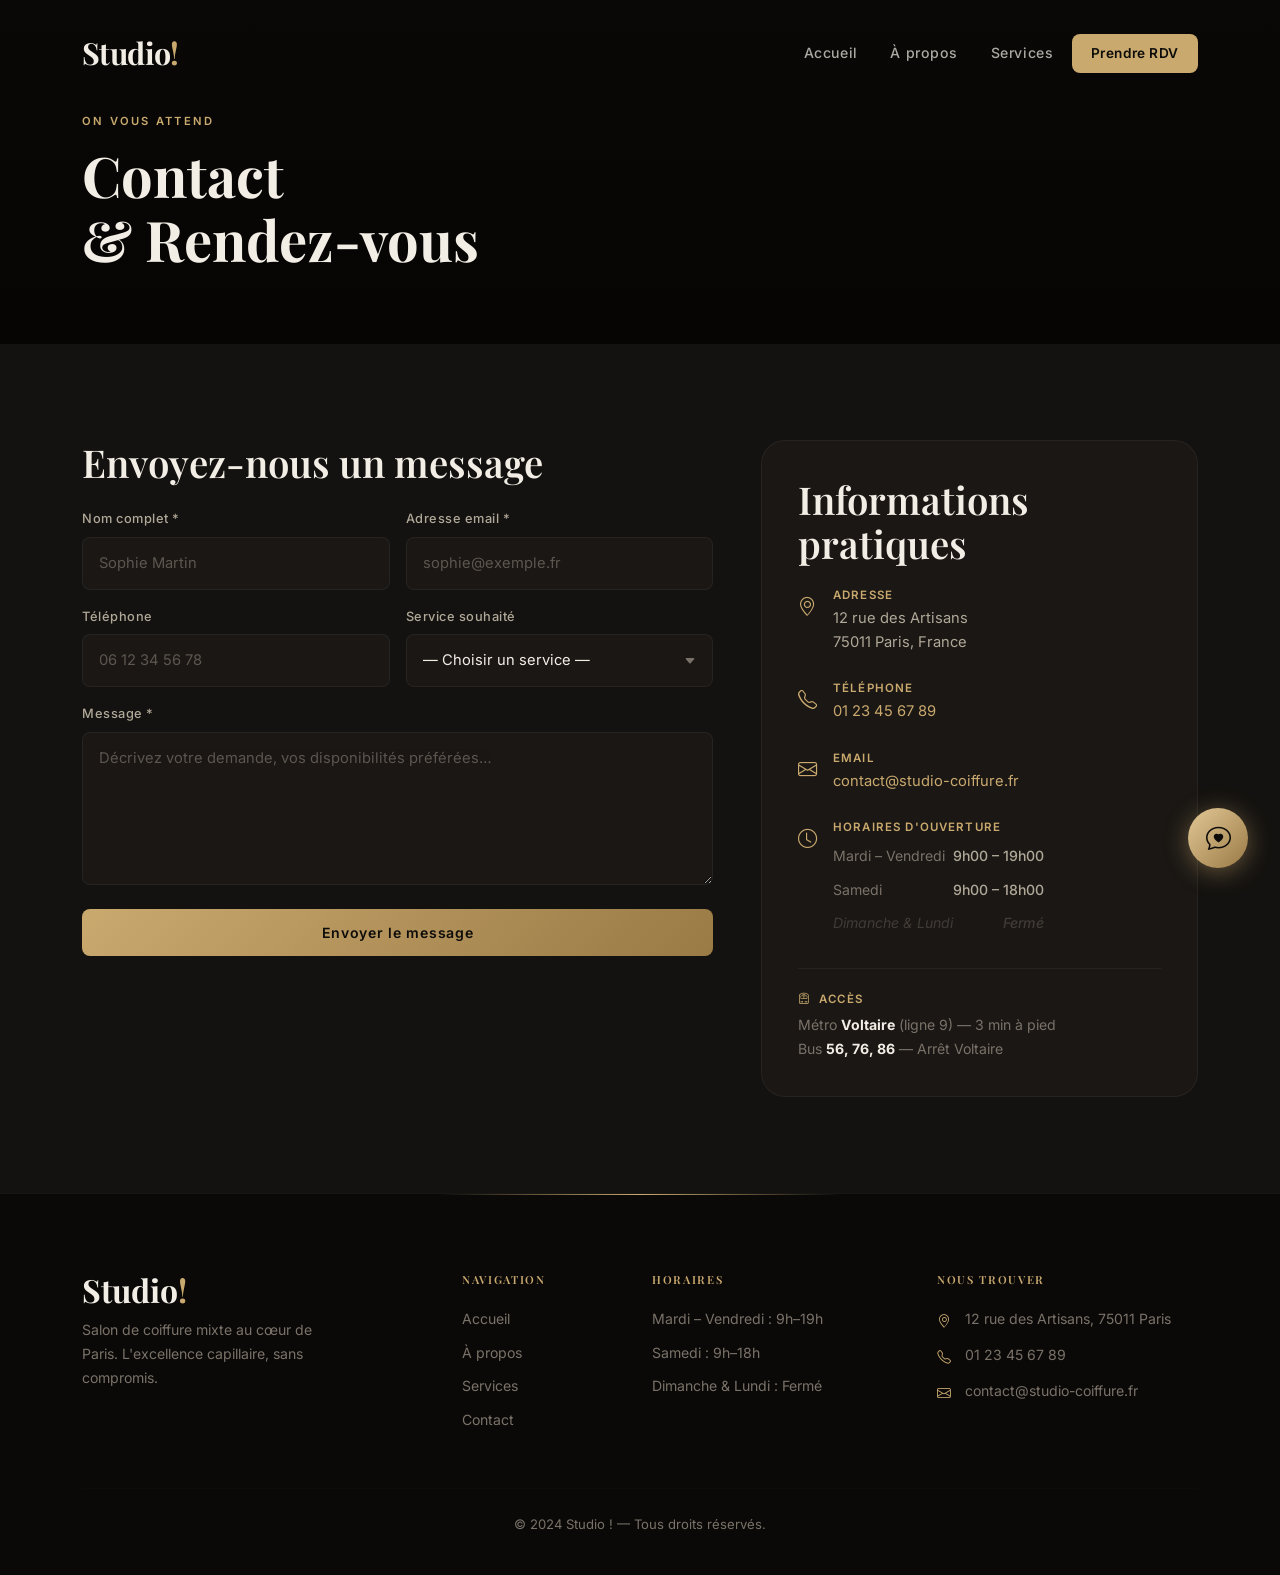
==== contact.html @ 6e67c306 "fist push by T-Bag" ====
<!DOCTYPE html>
<html lang="fr">
<head>
  <meta charset="UTF-8">
  <script>document.documentElement.classList.add('js')</script>
  <meta name="viewport" content="width=device-width, initial-scale=1">
  <meta name="description" content="Contactez Studio ! — Formulaire de contact et prise de rendez-vous.">
  <title>Contact &amp; RDV — Studio !</title>

  <link rel="stylesheet" href="fallback.css">
  <link href="https://cdn.jsdelivr.net/npm/bootstrap@5.3.3/dist/css/bootstrap.min.css" rel="stylesheet">
  <link href="https://cdn.jsdelivr.net/npm/bootstrap-icons@1.11.3/font/bootstrap-icons.min.css" rel="stylesheet">
  <link rel="preconnect" href="https://fonts.googleapis.com">
  <link rel="preconnect" href="https://fonts.gstatic.com" crossorigin>
  <link href="https://fonts.googleapis.com/css2?family=Playfair+Display:wght@400;600;700&family=Inter:wght@300;400;500;600&display=swap" rel="stylesheet">
    <!-- Dark mode garanti avant Bootstrap -->
  <style>html,body{background-color:#0D0C0A;color:#F2EDE5}</style>
  <link rel="stylesheet" href="style.css">
</head>
<body>

  <!-- NAVBAR -->
  <nav class="navbar navbar-expand-lg fixed-top" id="mainNav">
    <div class="container">
      <a class="navbar-brand" href="index.html">Studio<span class="accent">!</span></a>
      <button class="navbar-toggler" type="button" data-bs-toggle="collapse"
              data-bs-target="#navbarNav" aria-controls="navbarNav"
              aria-expanded="false" aria-label="Ouvrir le menu">
        <span class="navbar-toggler-icon"></span>
      </button>
      <div class="collapse navbar-collapse" id="navbarNav">
        <ul class="navbar-nav ms-auto align-items-lg-center gap-lg-1">
          <li class="nav-item"><a class="nav-link" href="index.html">Accueil</a></li>
          <li class="nav-item"><a class="nav-link" href="about.html">À propos</a></li>
          <li class="nav-item"><a class="nav-link" href="services.html">Services</a></li>
          <li class="nav-item"><a class="nav-link btn-nav" aria-current="page" href="contact.html">Prendre RDV</a></li>
        </ul>
      </div>
    </div>
  </nav>

  <!-- PAGE HERO -->
  <section class="page-hero page-hero--short">
    <img src="https://images.unsplash.com/photo-1519500528352-2d1460418d41?w=1400&q=80" alt="" class="page-hero-bg" aria-hidden="true" loading="eager">
    <div class="page-hero-overlay"></div>
    <div class="container page-hero-content">
      <p class="page-hero-eyebrow reveal">On vous attend</p>
      <h1 class="page-hero-title reveal">Contact<br>&amp; Rendez-vous</h1>
    </div>
  </section>

  <!-- ========================================================
       SECTION — FORMULAIRE + INFOS
  ======================================================== -->
  <section class="section-contact">
    <div class="container">
      <div class="row g-5 align-items-start">

        <!-- Formulaire -->
        <div class="col-lg-7 reveal">
          <h2 class="section-title mb-4">Envoyez-nous un message</h2>

          <!-- Alerte succès (cachée par défaut, affichée par JS) -->
          <div id="form-success" class="alert-success-custom hidden" role="status" aria-live="polite">
            <i class="bi bi-check-circle me-2"></i>
            <span data-msg>Message prêt ! Nous vous répondrons dans les plus brefs délais.</span>
          </div>

          <!-- Formulaire de contact -->
          <form id="contactForm" novalidate>

            <div class="row g-3">

              <!-- Nom -->
              <div class="col-md-6">
                <label for="inputNom" class="form-label-custom">Nom complet *</label>
                <input type="text" id="inputNom" name="nom"
                       class="form-input-custom"
                       placeholder="Sophie Martin"
                       required>
                <span class="field-error" id="error-nom">Veuillez entrer votre nom.</span>
              </div>

              <!-- Email -->
              <div class="col-md-6">
                <label for="inputEmail" class="form-label-custom">Adresse email *</label>
                <input type="email" id="inputEmail" name="email"
                       class="form-input-custom"
                       placeholder="sophie@exemple.fr"
                       required>
                <span class="field-error" id="error-email">Veuillez entrer un email valide.</span>
              </div>

              <!-- Téléphone -->
              <div class="col-md-6">
                <label for="inputTel" class="form-label-custom">Téléphone</label>
                <input type="tel" id="inputTel" name="telephone"
                       class="form-input-custom"
                       placeholder="06 12 34 56 78">
              </div>

              <!-- Service souhaité -->
              <div class="col-md-6">
                <label for="inputService" class="form-label-custom">Service souhaité</label>
                <select id="inputService" name="service" class="form-input-custom form-select-custom">
                  <option value="">— Choisir un service —</option>
                  <option value="coupe-femme">Coupe Femme (35€)</option>
                  <option value="coupe-homme">Coupe Homme (20€)</option>
                  <option value="balayage">Balayage (dès 70€)</option>
                  <option value="coloration">Coloration pleine (dès 55€)</option>
                  <option value="keratine">Kératine (90€)</option>
                  <option value="chignon">Chignon de soirée (55€)</option>
                  <option value="soin">Soin profond (30€)</option>
                  <option value="autre">Autre / Renseignement</option>
                </select>
              </div>

              <!-- Message -->
              <div class="col-12">
                <label for="inputMessage" class="form-label-custom">Message *</label>
                <textarea id="inputMessage" name="message"
                          class="form-input-custom form-textarea-custom"
                          rows="5"
                          placeholder="Décrivez votre demande, vos disponibilités préférées…"
                          required></textarea>
                <span class="field-error" id="error-message">Veuillez écrire un message.</span>
              </div>

              <!-- Submit -->
              <div class="col-12">
                <button type="submit" class="btn btn-accent btn-lg w-100" id="submitBtn">
                  <span class="btn-text">Envoyer le message</span>
                  <span class="btn-loading hidden">
                    <i class="bi bi-arrow-repeat spin me-2"></i>Envoi en cours…
                  </span>
                </button>
              </div>

            </div>
          </form>
        </div>

        <!-- Informations pratiques -->
        <div class="col-lg-5 reveal">
          <div class="contact-info-block">

            <h2 class="section-title mb-4">Informations pratiques</h2>

            <div class="contact-info-item">
              <div class="contact-info-icon"><i class="bi bi-geo-alt"></i></div>
              <div>
                <h5>Adresse</h5>
                <p>12 rue des Artisans<br>75011 Paris, France</p>
              </div>
            </div>

            <div class="contact-info-item">
              <div class="contact-info-icon"><i class="bi bi-telephone"></i></div>
              <div>
                <h5>Téléphone</h5>
                <p><a href="tel:0123456789">01 23 45 67 89</a></p>
              </div>
            </div>

            <div class="contact-info-item">
              <div class="contact-info-icon"><i class="bi bi-envelope"></i></div>
              <div>
                <h5>Email</h5>
                <p><a href="mailto:contact@studio-coiffure.fr">contact@studio-coiffure.fr</a></p>
              </div>
            </div>

            <div class="contact-info-item">
              <div class="contact-info-icon"><i class="bi bi-clock"></i></div>
              <div>
                <h5>Horaires d'ouverture</h5>
                <table class="hours-table">
                  <tr><td>Mardi – Vendredi</td><td>9h00 – 19h00</td></tr>
                  <tr><td>Samedi</td><td>9h00 – 18h00</td></tr>
                  <tr class="closed"><td>Dimanche &amp; Lundi</td><td>Fermé</td></tr>
                </table>
              </div>
            </div>

            <!-- Accès -->
            <div class="contact-access">
              <h5><i class="bi bi-train-front me-2"></i>Accès</h5>
              <p>Métro <strong>Voltaire</strong> (ligne 9) — 3 min à pied<br>
                 Bus <strong>56, 76, 86</strong> — Arrêt Voltaire</p>
            </div>

          </div>
        </div>

      </div>
    </div>
  </section>

  <!-- FOOTER -->
  <footer class="site-footer">
    <div class="container">
      <div class="row g-4">
        <div class="col-md-4">
          <p class="footer-brand">Studio<span class="accent">!</span></p>
          <p class="footer-desc">Salon de coiffure mixte au cœur de Paris. L'excellence capillaire, sans compromis.</p>
        </div>
        <div class="col-md-2 col-6">
          <h5 class="footer-heading">Navigation</h5>
          <ul class="footer-links">
            <li><a href="index.html">Accueil</a></li>
            <li><a href="about.html">À propos</a></li>
            <li><a href="services.html">Services</a></li>
            <li><a href="contact.html">Contact</a></li>
          </ul>
        </div>
        <div class="col-md-3 col-6">
          <h5 class="footer-heading">Horaires</h5>
          <ul class="footer-links">
            <li>Mardi – Vendredi : 9h–19h</li>
            <li>Samedi : 9h–18h</li>
            <li>Dimanche &amp; Lundi : Fermé</li>
          </ul>
        </div>
        <div class="col-md-3">
          <h5 class="footer-heading">Nous trouver</h5>
          <ul class="footer-links">
            <li><i class="bi bi-geo-alt me-2"></i>12 rue des Artisans, 75011 Paris</li>
            <li><i class="bi bi-telephone me-2"></i>01 23 45 67 89</li>
            <li><i class="bi bi-envelope me-2"></i>contact@studio-coiffure.fr</li>
          </ul>
        </div>
      </div>
      <hr class="footer-divider">
      <div class="footer-bottom">
        <p>&copy; 2024 Studio ! — Tous droits réservés.</p>
      </div>
    </div>
  </footer>

  <!-- CHATBOT -->
  <div id="chat-toggle" class="chat-fab" title="Parler à Léa">
    <i class="bi bi-chat-heart"></i>
  </div>
  <div id="chat-window" class="chat-window hidden">
    <div class="chat-header">
      <div class="chat-header-info">
        <div class="chat-avatar">L</div>
        <div>
          <strong>Léa</strong>
          <span class="chat-status">Assistante Studio !</span>
        </div>
      </div>
      <button id="chat-close" class="chat-close-btn" aria-label="Fermer">
        <i class="bi bi-x-lg"></i>
      </button>
    </div>
    <div id="chat-messages" class="chat-messages"></div>
    <div class="chat-input-area">
      <input type="text" id="chat-input" placeholder="Posez votre question..." autocomplete="off">
      <button id="chat-send" aria-label="Envoyer"><i class="bi bi-send"></i></button>
    </div>
  </div>

  <script src="https://cdn.jsdelivr.net/npm/bootstrap@5.3.3/dist/js/bootstrap.bundle.min.js"></script>
  <script src="script.js"></script>
</body>
</html>
---- fallback.css ----
/* ============================================================
   STUDIO ! — Couche de secours "Bootstrap-lite"
   Chargée AVANT Bootstrap : si le CDN est bloqué / hors-ligne,
   la grille, la navbar et le carrousel fonctionnent quand même.
   Si Bootstrap se charge, il prend simplement le dessus.
   ============================================================ */
:root { --bs-gutter-x: 1.5rem; --bs-gutter-y: 0; }

/* Conteneur */
.container { width: 100%; margin-right: auto; margin-left: auto;
  padding-right: calc(var(--bs-gutter-x) * .5); padding-left: calc(var(--bs-gutter-x) * .5); }
@media (min-width: 576px)  { .container { max-width: 540px; } }
@media (min-width: 768px)  { .container { max-width: 720px; } }
@media (min-width: 992px)  { .container { max-width: 960px; } }
@media (min-width: 1200px) { .container { max-width: 1140px; } }
@media (min-width: 1400px) { .container { max-width: 1320px; } }

/* Grille */
.row { display: flex; flex-wrap: wrap;
  margin-top: calc(-1 * var(--bs-gutter-y));
  margin-right: calc(-.5 * var(--bs-gutter-x)); margin-left: calc(-.5 * var(--bs-gutter-x)); }
.row > * { flex-shrink: 0; width: 100%; max-width: 100%;
  padding-right: calc(var(--bs-gutter-x) * .5); padding-left: calc(var(--bs-gutter-x) * .5);
  margin-top: var(--bs-gutter-y); }
.g-0 { --bs-gutter-x: 0; --bs-gutter-y: 0; }
.g-3 { --bs-gutter-x: 1rem; --bs-gutter-y: 1rem; }
.g-4 { --bs-gutter-x: 1.5rem; --bs-gutter-y: 1.5rem; }
.g-5 { --bs-gutter-x: 3rem; --bs-gutter-y: 3rem; }
.col-12 { flex: 0 0 auto; width: 100%; }
.col-6  { flex: 0 0 auto; width: 50%; }
@media (min-width: 576px) { .col-sm-6 { flex: 0 0 auto; width: 50%; } }
@media (min-width: 768px) {
  .col-md-2 { flex: 0 0 auto; width: 16.66666667%; }
  .col-md-3 { flex: 0 0 auto; width: 25%; }
  .col-md-4 { flex: 0 0 auto; width: 33.33333333%; }
  .col-md-6 { flex: 0 0 auto; width: 50%; }
}
@media (min-width: 992px) {
  .col-lg-3 { flex: 0 0 auto; width: 25%; }
  .col-lg-4 { flex: 0 0 auto; width: 33.33333333%; }
  .col-lg-5 { flex: 0 0 auto; width: 41.66666667%; }
  .col-lg-6 { flex: 0 0 auto; width: 50%; }
  .col-lg-7 { flex: 0 0 auto; width: 58.33333333%; }
}
@media (min-width: 1200px) { .col-xl-6 { flex: 0 0 auto; width: 50%; } }

/* Utilitaires */
.d-block { display: block !important; }
.w-100 { width: 100% !important; }
.text-center { text-align: center !important; }
.img-fluid { max-width: 100%; height: auto; }
.align-items-center { align-items: center !important; }
.align-items-start { align-items: flex-start !important; }
.justify-content-center { justify-content: center !important; }
.mt-2 { margin-top: .5rem !important; } .mt-3 { margin-top: 1rem !important; }
.mt-4 { margin-top: 1.5rem !important; } .mt-5 { margin-top: 3rem !important; }
.mb-3 { margin-bottom: 1rem !important; } .mb-4 { margin-bottom: 1.5rem !important; }
.me-2 { margin-right: .5rem !important; } .ms-3 { margin-left: 1rem !important; }
.ms-auto { margin-left: auto !important; }
@media (min-width: 992px) {
  .align-items-lg-center { align-items: center !important; }
  .ms-lg-2 { margin-left: .5rem !important; }
  .gap-lg-1 { gap: .25rem !important; } .gap-lg-2 { gap: .5rem !important; }
}

/* Boutons / formulaires / divers */
.btn { display: inline-block; padding: .375rem .75rem; font-size: 1rem; line-height: 1.5;
  text-align: center; text-decoration: none; vertical-align: middle; cursor: pointer;
  user-select: none; border: 1px solid transparent; background: transparent; }
.btn-lg { padding: .5rem 1rem; font-size: 1.25rem; }
.btn-sm { padding: .25rem .5rem; font-size: .875rem; }
button, input, select, textarea { font-family: inherit; font-size: inherit; line-height: inherit; }
hr { border: 0; border-top: 1px solid; height: 0; }
.fixed-top { position: fixed; top: 0; right: 0; left: 0; z-index: 1030; }

/* Navbar */
.navbar { position: relative; display: flex; flex-wrap: wrap; align-items: center;
  justify-content: space-between; padding: .5rem 0; }
.navbar > .container { display: flex; flex-wrap: inherit; align-items: center; justify-content: space-between; }
.navbar-brand { display: inline-block; margin-right: 1rem; white-space: nowrap; text-decoration: none; }
.navbar-nav { display: flex; flex-direction: column; margin: 0; padding: 0; list-style: none; }
.nav-link { display: block; text-decoration: none; }
.navbar-toggler { background: transparent; cursor: pointer; line-height: 1; }
.navbar-toggler-icon { display: inline-block; width: 1.5em; height: 1.5em; vertical-align: middle;
  background-repeat: no-repeat; background-position: center; background-size: 100%; }
.navbar-collapse { flex-basis: 100%; flex-grow: 1; align-items: center; }
.collapse:not(.show) { display: none; }
@media (min-width: 992px) {
  .navbar-expand-lg { flex-wrap: nowrap; justify-content: flex-start; }
  .navbar-expand-lg .navbar-nav { flex-direction: row; }
  .navbar-expand-lg .navbar-toggler { display: none; }
  .navbar-expand-lg .navbar-collapse { display: flex !important; flex-basis: auto; }
}

/* Carrousel */
.carousel { position: relative; }
.carousel-inner { position: relative; width: 100%; overflow: hidden; }
.carousel-item { display: none; position: relative; width: 100%; }
.carousel-item.active { display: block; }
.no-bs .carousel-item.active { animation: fallbackFade .6s ease both; }
@keyframes fallbackFade { from { opacity: 0; } to { opacity: 1; } }
.carousel-control-prev, .carousel-control-next { position: absolute; top: 0; bottom: 0; z-index: 2;
  display: flex; align-items: center; justify-content: center; width: 15%; padding: 0;
  color: #fff; background: none; border: 0; opacity: .6; cursor: pointer; }
.carousel-control-prev:hover, .carousel-control-next:hover { opacity: 1; }
.carousel-control-prev { left: 0; } .carousel-control-next { right: 0; }
.carousel-control-prev-icon, .carousel-control-next-icon { display: inline-block; width: 2rem; height: 2rem;
  background: no-repeat 50% / 100% 100%; }
.carousel-control-prev-icon { background-image: url("data:image/svg+xml,%3csvg xmlns='http://www.w3.org/2000/svg' viewBox='0 0 16 16' fill='%23fff'%3e%3cpath d='M11.354 1.646a.5.5 0 0 1 0 .708L5.707 8l5.647 5.646a.5.5 0 0 1-.708.708l-6-6a.5.5 0 0 1 0-.708l6-6a.5.5 0 0 1 .708 0z'/%3e%3c/svg%3e"); }
.carousel-control-next-icon { background-image: url("data:image/svg+xml,%3csvg xmlns='http://www.w3.org/2000/svg' viewBox='0 0 16 16' fill='%23fff'%3e%3cpath d='M4.646 1.646a.5.5 0 0 1 .708 0l6 6a.5.5 0 0 1 0 .708l-6 6a.5.5 0 0 1-.708-.708L10.293 8 4.646 2.354a.5.5 0 0 1 0-.708z'/%3e%3c/svg%3e"); }
.carousel-indicators { position: absolute; right: 0; bottom: 0; left: 0; z-index: 3; display: flex;
  justify-content: center; margin: 0 15% 1rem; padding: 0; list-style: none; }
.carousel-indicators [data-bs-target] { flex: 0 1 auto; width: 30px; height: 3px; margin: 0 3px;
  padding: 0; cursor: pointer; background: #fff; border: 0; opacity: .5; }
.carousel-indicators .active { opacity: 1; }
---- style.css ----
/* ============================================================
   STUDIO ! — Feuille de style principale v3.0 — Redesign premium
   ============================================================ */

/* ============================================================
   1. VARIABLES CSS
   ============================================================ */
:root {
  --bg:          #0D0C0A;
  --bg-2:        #141210;
  --surface:     #1A1714;
  --surface-2:   #221F1B;
  --surface-3:   #2A2621;
  --gold:        #C9A96E;
  --gold-light:  #E2C896;
  --gold-dark:   #9A7A45;
  --gold-glow:   rgba(201, 169, 110, 0.18);
  --gold-subtle: rgba(201, 169, 110, 0.08);
  --text:        #F2EDE5;
  --text-muted:  #7A7268;
  --text-soft:   #B0A898;
  --border:      rgba(201, 169, 110, 0.15);
  --border-soft: rgba(255,255,255,0.05);
  --error:       #D95F5F;
  --success:     #5BAF82;

  --font-display: 'Playfair Display', Georgia, serif;
  --font-body:    'Inter', system-ui, sans-serif;

  --ease:        cubic-bezier(0.25, 0.1, 0.25, 1);
  --ease-out:    cubic-bezier(0, 0, 0.3, 1);
  --t:           0.3s;
  --r:           8px;
  --r-lg:        16px;
  --r-xl:        24px;
  --shadow-sm:   0 2px 12px rgba(0,0,0,0.3);
  --shadow:      0 8px 40px rgba(0,0,0,0.5);
  --shadow-gold: 0 4px 24px rgba(201, 169, 110, 0.25);
}

/* ============================================================
   2. RESET & BASE
   ============================================================ */
*, *::before, *::after { box-sizing: border-box; margin: 0; padding: 0; }
html { scroll-behavior: smooth; font-size: 16px; background-color: #0D0C0A; overflow-x: hidden; -webkit-text-size-adjust: 100%; text-size-adjust: 100%; }

body {
  background-color: #0D0C0A !important;
  background-color: var(--bg) !important;
  color: #F2EDE5 !important;
  color: var(--text) !important;
  font-family: var(--font-body);
  line-height: 1.7;
  overflow-x: hidden;
  -webkit-font-smoothing: antialiased;
}

/* Forcer le dark sur tous les containers Bootstrap */
.container, .container-fluid, .row, section, footer, nav {
  background-color: transparent;
}

/* Marges de base identiques avec ou sans Bootstrap */
p { margin-bottom: 1rem; }
h1, h2, h3, h4, h5, h6 { margin-bottom: 0.5rem; }
ul, ol { padding-left: 2rem; }
body { overflow-wrap: break-word; }
:focus-visible { outline: 2px solid var(--gold); outline-offset: 3px; }

/* Bootstrap overrides */
.text-muted { color: var(--text-muted) !important; }
p { color: inherit; }
strong { color: var(--text); }

img, svg, video { max-width: 100%; }
img { display: block; }
a { color: var(--gold); text-decoration: none; transition: color var(--t) var(--ease); }
a:hover { color: var(--gold-light); }

h1, h2, h3, h4, h5 {
  font-family: var(--font-display);
  font-weight: 600;
  line-height: 1.15;
  color: var(--text);
}

/* ============================================================
   3. NAVBAR
   ============================================================ */
#mainNav {
  position: fixed;
  top: 0; left: 0; right: 0;
  z-index: 900;
  padding: 1.4rem 0;
  transition: all 0.4s var(--ease);
  background: transparent;
}

#mainNav.scrolled {
  background: rgba(13, 12, 10, 0.92);
  padding: 0.8rem 0;
  backdrop-filter: blur(20px);
  -webkit-backdrop-filter: blur(20px);
  border-bottom: 1px solid var(--border);
}

.navbar-brand {
  font-family: var(--font-display);
  font-size: 1.9rem;
  font-weight: 700;
  color: var(--text) !important;
  letter-spacing: -0.02em;
}
.navbar-brand .accent { color: var(--gold); }

.navbar-toggler {
  border: 1px solid var(--border);
  padding: 0.45rem 0.65rem;
  border-radius: var(--r);
}
.navbar-toggler-icon {
  background-image: url("data:image/svg+xml,%3csvg xmlns='http://www.w3.org/2000/svg' viewBox='0 0 30 30'%3e%3cpath stroke='rgba%28242,237,229,0.9%29' stroke-linecap='round' stroke-miterlimit='10' stroke-width='2' d='M4 7h22M4 15h22M4 23h22'/%3e%3c/svg%3e");
}

.nav-link {
  font-size: 0.88rem;
  font-weight: 500;
  color: rgba(242, 237, 229, 0.7) !important;
  letter-spacing: 0.04em;
  padding: 0.4rem 0.9rem !important;
  transition: color var(--t);
  position: relative;
}
.nav-link::after {
  content: '';
  position: absolute;
  bottom: 0; left: 0.9rem; right: 0.9rem;
  height: 1px;
  background: var(--gold);
  transform: scaleX(0);
  transition: transform var(--t) var(--ease);
  transform-origin: left;
}
.nav-link:hover::after, .nav-link.active::after { transform: scaleX(1); }
.nav-link:hover, .nav-link.active { color: var(--text) !important; }

.btn-nav {
  background: var(--gold) !important;
  color: #0D0C0A !important;
  border-radius: var(--r) !important;
  padding: 0.5rem 1.2rem !important;
  font-weight: 600 !important;
  font-size: 0.85rem !important;
  letter-spacing: 0.04em !important;
  transition: all var(--t) !important;
}
.btn-nav::after { display: none !important; }
.nav-link.btn-nav, .nav-link.btn-nav.active, .nav-link.btn-nav:hover { color: #0D0C0A !important; }
.btn-nav:hover {
  background: var(--gold-light) !important;
  transform: translateY(-1px);
  box-shadow: var(--shadow-gold) !important;
}

@media (max-width: 991px) {
  .navbar-collapse {
    background: rgba(13, 12, 10, 0.97);
    margin-top: 1rem;
    padding: 1.2rem;
    border-radius: var(--r-lg);
    border: 1px solid var(--border);
    backdrop-filter: blur(20px);
  }
}

/* ============================================================
   4. HERO — IMAGE EN <img> POUR ÉVITER LE BLOCAGE file://
   ============================================================ */
.hero {
  position: relative;
  min-height: 100vh;
  min-height: 100svh;
  display: flex;
  align-items: center;
  overflow: hidden;
}

/* Image de fond via <img> absolu (charge en local ET sur serveur) */
.hero-bg {
  position: absolute;
  inset: 0;
  width: 100%;
  height: 100%;
  object-fit: cover;
  object-position: center top;
  z-index: 0;
  transform: scale(1.04);
  transition: transform 8s ease-out;
}
.hero:hover .hero-bg { transform: scale(1); }

/* Overlay multicouche */
.hero-overlay {
  position: absolute;
  inset: 0;
  z-index: 1;
  background:
    linear-gradient(to right, rgba(5,4,3,0.90) 0%, rgba(5,4,3,0.55) 55%, rgba(5,4,3,0.15) 100%),
    linear-gradient(to top, rgba(5,4,3,0.6) 0%, transparent 50%);
}

/* Grain subtil */
.hero-overlay::after {
  content: '';
  position: absolute;
  inset: 0;
  background-image: url("data:image/svg+xml,%3Csvg viewBox='0 0 256 256' xmlns='http://www.w3.org/2000/svg'%3E%3Cfilter id='n'%3E%3CfeTurbulence type='fractalNoise' baseFrequency='0.9' numOctaves='4' stitchTiles='stitch'/%3E%3C/filter%3E%3Crect width='100%25' height='100%25' filter='url(%23n)' opacity='0.03'/%3E%3C/svg%3E");
  opacity: 0.4;
  pointer-events: none;
}

.hero-content {
  position: relative;
  z-index: 2;
  padding-top: 8rem;
  padding-bottom: 5rem;
}

/* Ligne décorative */
.hero-line {
  display: flex;
  align-items: center;
  gap: 0.75rem;
  margin-bottom: 1.5rem;
}
.hero-line-bar {
  width: 32px;
  height: 1px;
  background: var(--gold);
  flex-shrink: 0;
}
.hero-eyebrow {
  font-size: 0.72rem;
  font-weight: 600;
  letter-spacing: 0.22em;
  color: var(--gold);
  text-transform: uppercase;
}

.hero-title {
  font-family: var(--font-display);
  font-size: clamp(3rem, 6.5vw, 5.5rem);
  font-weight: 700;
  line-height: 1.05;
  margin-bottom: 1.75rem;
  color: var(--text);
  /* Léger dégradé sur le texte */
  background: linear-gradient(135deg, #FFFFFF 0%, var(--gold-light) 60%, var(--gold) 100%);
}
@supports ((-webkit-background-clip: text) or (background-clip: text)) {
  .hero-title {
    -webkit-background-clip: text; background-clip: text;
    -webkit-text-fill-color: transparent;
  }
}

.hero-subtitle {
  font-size: 1.05rem;
  color: rgba(242, 237, 229, 0.65);
  max-width: 430px;
  margin-bottom: 2.75rem;
  line-height: 1.85;
  font-weight: 300;
}

.hero-actions {
  display: flex;
  flex-wrap: wrap;
  gap: 1rem;
  align-items: center;
}

/* Badges de confiance */
.hero-trust {
  margin-top: 3.5rem;
  display: flex;
  gap: 2rem;
  flex-wrap: wrap;
}
.hero-trust-item {
  display: flex;
  align-items: center;
  gap: 0.5rem;
  color: rgba(242, 237, 229, 0.45);
  font-size: 0.8rem;
  letter-spacing: 0.05em;
}
.hero-trust-item i { color: var(--gold); font-size: 0.9rem; }

/* Scroll indicator */
.scroll-indicator {
  position: absolute;
  bottom: 2.5rem;
  left: 50%;
  transform: translateX(-50%);
  z-index: 2;
  display: flex;
  flex-direction: column;
  align-items: center;
  gap: 0.4rem;
  color: rgba(242, 237, 229, 0.3);
  font-size: 0.7rem;
  letter-spacing: 0.1em;
  text-transform: uppercase;
}
.scroll-indicator i {
  font-size: 1.2rem;
  color: var(--gold);
  animation: scrollBounce 2.5s infinite var(--ease);
}
@keyframes scrollBounce {
  0%, 100% { transform: translateY(0); opacity: 0.6; }
  50%       { transform: translateY(6px); opacity: 1; }
}

/* ============================================================
   5. PAGE HERO (pages intérieures)
   ============================================================ */
.page-hero {
  position: relative;
  padding-top: 7rem;
  padding-bottom: 4rem;
  min-height: 38vh;
  overflow: hidden;
  display: flex;
  align-items: flex-end;
}
.page-hero-bg {
  position: absolute;
  inset: 0;
  width: 100%; height: 100%;
  object-fit: cover;
  object-position: center;
  z-index: 0;
}
.page-hero-overlay {
  position: absolute;
  inset: 0;
  z-index: 1;
  background: linear-gradient(to top, rgba(5,4,3,0.92) 0%, rgba(5,4,3,0.5) 100%);
}
.page-hero-content { position: relative; z-index: 2; }
.page-hero-eyebrow {
  font-size: 0.7rem;
  font-weight: 600;
  letter-spacing: 0.2em;
  color: var(--gold);
  text-transform: uppercase;
  margin-bottom: 0.75rem;
}
.page-hero-title {
  font-family: var(--font-display);
  font-size: clamp(2.2rem, 4.5vw, 3.5rem);
  font-weight: 700;
  color: var(--text);
}

/* ============================================================
   6. BOUTONS
   ============================================================ */
.btn-accent {
  background: linear-gradient(135deg, var(--gold) 0%, var(--gold-dark) 100%);
  color: #0D0C0A;
  font-weight: 600;
  border: none;
  border-radius: var(--r);
  padding: 0.8rem 2rem;
  font-family: var(--font-body);
  font-size: 0.88rem;
  letter-spacing: 0.05em;
  transition: all var(--t) var(--ease);
  position: relative;
  overflow: hidden;
}
.btn-accent::before {
  content: '';
  position: absolute;
  inset: 0;
  background: linear-gradient(135deg, var(--gold-light) 0%, var(--gold) 100%);
  opacity: 0;
  transition: opacity var(--t);
}
.btn-accent:hover { color: #0D0C0A; transform: translateY(-2px); box-shadow: var(--shadow-gold); }
.btn-accent:hover::before { opacity: 1; }
.btn-accent span, .btn-accent i { position: relative; z-index: 1; }

.btn-ghost {
  background: transparent;
  color: var(--text);
  border: 1px solid rgba(242, 237, 229, 0.25);
  border-radius: var(--r);
  padding: 0.8rem 2rem;
  font-family: var(--font-body);
  font-size: 0.88rem;
  letter-spacing: 0.05em;
  font-weight: 500;
  transition: all var(--t);
}
.btn-ghost:hover {
  color: var(--text);
  border-color: rgba(242, 237, 229, 0.6);
  background: rgba(255,255,255,0.04);
}

.btn-outline-light {
  border-color: rgba(242, 237, 229, 0.3);
  color: var(--text);
  transition: all var(--t);
}
.btn-outline-light:hover {
  background: rgba(255,255,255,0.06);
  border-color: rgba(242, 237, 229, 0.6);
  color: var(--text);
}

/* ============================================================
   7. SECTIONS — UTILITAIRES
   ============================================================ */
.section-header { margin-bottom: 1rem; }

.section-eyebrow {
  display: inline-flex;
  align-items: center;
  gap: 0.6rem;
  font-size: 0.7rem;
  font-weight: 600;
  letter-spacing: 0.18em;
  color: var(--gold);
  text-transform: uppercase;
  margin-bottom: 0.75rem;
}
.section-eyebrow::before, .section-eyebrow::after {
  content: '';
  display: inline-block;
  width: 20px;
  height: 1px;
  background: var(--gold);
}

.section-title {
  font-family: var(--font-display);
  font-size: clamp(1.9rem, 3vw, 2.75rem);
  font-weight: 600;
  color: var(--text);
  margin-bottom: 0.65rem;
}

.section-subtitle {
  color: var(--text-muted);
  font-size: 1rem;
  max-width: 480px;
  margin: 0 auto;
  line-height: 1.8;
  font-weight: 300;
}

/* Espacement */
.section-stats,
.section-services-preview,
.section-gallery,
.section-why,
.section-story,
.section-team,
.section-values,
.section-services-full,
.section-contact { padding: 6rem 0; }

/* ============================================================
   8. STATS — Bande chiffres
   ============================================================ */
.section-stats {
  background: var(--surface);
  padding: 3.5rem 0;
  border-top: 1px solid var(--border-soft);
  border-bottom: 1px solid var(--border-soft);
  position: relative;
  overflow: hidden;
}
.section-stats::before {
  content: '';
  position: absolute;
  top: 0; left: 50%;
  transform: translateX(-50%);
  width: min(600px, 90%); height: 1px;
  background: linear-gradient(to right, transparent, var(--gold), transparent);
}

.stat-item {
  display: flex;
  flex-direction: column;
  align-items: center;
  padding: 0.5rem 1rem;
  position: relative;
}
.stat-item::after {
  content: '';
  position: absolute;
  right: 0; top: 15%; bottom: 15%;
  width: 1px;
  background: var(--border);
}
.row > :last-child .stat-item::after { display: none; }

.stat-number {
  font-family: var(--font-display);
  font-size: 3.2rem;
  font-weight: 700;
  color: var(--gold);
  line-height: 1;
}
@supports ((-webkit-background-clip: text) or (background-clip: text)) {
  .stat-number {
    background: linear-gradient(135deg, var(--gold-light) 0%, var(--gold) 100%);
    -webkit-background-clip: text; background-clip: text;
    -webkit-text-fill-color: transparent;
  }
}
.stat-label {
  font-size: 0.78rem;
  color: var(--text-muted);
  margin-top: 0.4rem;
  text-transform: uppercase;
  letter-spacing: 0.1em;
}

/* ============================================================
   9. CARDS SERVICES (aperçu accueil)
   ============================================================ */
.section-services-preview { background: var(--bg-2); }

.service-card {
  background: var(--surface);
  border: 1px solid var(--border-soft);
  border-radius: var(--r-xl);
  padding: 2.25rem 1.75rem;
  height: 100%;
  transition: all 0.4s var(--ease);
  position: relative;
  overflow: hidden;
}
.service-card::before {
  content: '';
  position: absolute;
  top: 0; left: 0; right: 0;
  height: 2px;
  background: linear-gradient(to right, var(--gold-dark), var(--gold-light));
  transform: scaleX(0);
  transform-origin: left;
  transition: transform 0.4s var(--ease-out);
}
.service-card:hover {
  border-color: var(--border);
  transform: translateY(-6px);
  box-shadow: 0 24px 60px rgba(0,0,0,0.4), 0 0 0 1px var(--border);
}
.service-card:hover::before { transform: scaleX(1); }

.service-card-icon {
  width: 52px;
  height: 52px;
  background: var(--gold-subtle);
  border: 1px solid var(--border);
  border-radius: 14px;
  display: flex;
  align-items: center;
  justify-content: center;
  font-size: 1.4rem;
  color: var(--gold);
  margin-bottom: 1.25rem;
  transition: all var(--t);
}
.service-card:hover .service-card-icon {
  background: var(--gold-glow);
  border-color: var(--gold);
}
.service-card-title {
  font-family: var(--font-display);
  font-size: 1.2rem;
  margin-bottom: 0.75rem;
}
.service-card-text {
  color: var(--text-muted);
  font-size: 0.9rem;
  line-height: 1.75;
  margin-bottom: 1.5rem;
}
.service-card-price {
  display: inline-block;
  font-weight: 600;
  color: var(--gold);
  font-size: 0.95rem;
  padding: 0.3rem 0.75rem;
  background: var(--gold-subtle);
  border-radius: 20px;
  border: 1px solid var(--border);
}

/* ============================================================
   10. GALLERY / CARROUSEL
   ============================================================ */
.section-gallery { background: var(--bg); }

.carousel-img {
  height: 520px;
  object-fit: cover;
  border-radius: var(--r-xl);
  filter: brightness(0.88) saturate(0.9);
}
@media (max-width: 768px) { .carousel-img { height: 300px; } }

.carousel-indicators [data-bs-target] {
  width: 24px; height: 3px;
  border-radius: 2px;
  background: rgba(255,255,255,0.3);
  border: none;
}
.carousel-indicators .active { background: var(--gold); width: 40px; }

/* ============================================================
   11. WHY SECTION
   ============================================================ */
.section-why {
  background: var(--surface);
  position: relative;
}
.section-why::before {
  content: '';
  position: absolute;
  inset: 0;
  background: radial-gradient(ellipse 60% 50% at 50% 0%, rgba(201,169,110,0.05) 0%, transparent 70%);
  pointer-events: none;
}

.why-item {
  text-align: center;
  padding: 2.5rem 2rem;
  border: 1px solid var(--border-soft);
  border-radius: var(--r-xl);
  background: var(--surface-2);
  transition: all 0.4s var(--ease);
  position: relative;
  overflow: hidden;
}
.why-item::after {
  content: '';
  position: absolute;
  bottom: 0; left: 0; right: 0;
  height: 2px;
  background: linear-gradient(to right, var(--gold-dark), var(--gold-light));
  transform: scaleX(0);
  transition: transform 0.4s var(--ease-out);
}
.why-item:hover {
  border-color: var(--border);
  transform: translateY(-5px);
  box-shadow: 0 20px 50px rgba(0,0,0,0.35);
}
.why-item:hover::after { transform: scaleX(1); }

.why-icon-wrap {
  width: 64px;
  height: 64px;
  background: var(--gold-subtle);
  border: 1px solid var(--border);
  border-radius: 18px;
  display: inline-flex;
  align-items: center;
  justify-content: center;
  margin-bottom: 1.25rem;
  transition: all var(--t);
}
.why-item:hover .why-icon-wrap { background: var(--gold-glow); border-color: var(--gold); }
.why-icon { font-size: 1.6rem; color: var(--gold); }
.why-item h4 {
  font-family: var(--font-display);
  margin-bottom: 0.75rem;
  font-size: 1.15rem;
}
.why-item p { color: var(--text-muted); font-size: 0.9rem; margin: 0; }

/* ============================================================
   12. CTA SECTION
   ============================================================ */
.section-cta {
  padding: 6rem 0;
  background: var(--bg-2);
  position: relative;
  overflow: hidden;
}
.section-cta::before {
  content: '';
  position: absolute;
  top: 50%; left: 50%;
  transform: translate(-50%, -50%);
  width: 700px; height: 400px;
  background: radial-gradient(ellipse, rgba(201,169,110,0.07) 0%, transparent 70%);
  pointer-events: none;
}
.cta-inner {
  background: var(--surface);
  border: 1px solid var(--border);
  border-radius: var(--r-xl);
  padding: 4rem 3rem;
  position: relative;
  overflow: hidden;
}
.cta-inner::before {
  content: '';
  position: absolute;
  top: 0; left: 0; right: 0;
  height: 2px;
  background: linear-gradient(to right, transparent, var(--gold), transparent);
}
.cta-title {
  font-family: var(--font-display);
  font-size: clamp(1.75rem, 3vw, 2.5rem);
  margin-bottom: 0.75rem;
}
.cta-subtitle {
  color: var(--text-muted);
  margin-bottom: 2.5rem;
  font-weight: 300;
}
.cta-actions {
  display: flex;
  flex-wrap: wrap;
  justify-content: center;
  gap: 1rem;
}

/* ============================================================
   13. FOOTER
   ============================================================ */
.site-footer {
  background: #0A0908;
  padding: 5rem 0 2.5rem;
  border-top: 1px solid var(--border-soft);
  position: relative;
  overflow: hidden;
}
.site-footer::before {
  content: '';
  position: absolute;
  top: 0; left: 50%; transform: translateX(-50%);
  width: min(400px, 90%); height: 1px;
  background: linear-gradient(to right, transparent, var(--gold), transparent);
}
.footer-brand {
  font-family: var(--font-display);
  font-size: 2rem;
  font-weight: 700;
  color: var(--text);
  margin-bottom: 0.75rem;
  line-height: 1;
}
.footer-brand .accent { color: var(--gold); }
.footer-desc { color: var(--text-muted); font-size: 0.88rem; line-height: 1.7; max-width: 240px; }

.footer-heading {
  font-size: 0.7rem;
  font-weight: 600;
  text-transform: uppercase;
  letter-spacing: 0.15em;
  color: var(--gold);
  margin-bottom: 1.25rem;
}
.footer-links { list-style: none; padding: 0; }
.footer-links li {
  color: var(--text-muted);
  font-size: 0.88rem;
  margin-bottom: 0.6rem;
  display: flex;
  align-items: center;
  gap: 0.4rem;
}
.footer-links li i { color: var(--gold); font-size: 0.85rem; flex-shrink: 0; }
.footer-links a { color: var(--text-muted); }
.footer-links a:hover { color: var(--gold-light); }

.footer-divider { border-color: var(--border-soft); margin: 2.5rem 0 1.5rem; }
.footer-bottom p { color: var(--text-muted); font-size: 0.82rem; text-align: center; margin: 0; }

/* ============================================================
   14. CHATBOT — Redesign premium
   ============================================================ */
.chat-fab {
  position: fixed;
  bottom: calc(2rem + env(safe-area-inset-bottom, 0px)); right: 2rem;
  width: 60px; height: 60px;
  background: linear-gradient(135deg, var(--gold-light) 0%, var(--gold-dark) 100%);
  border-radius: 50%;
  display: flex;
  align-items: center;
  justify-content: center;
  font-size: 1.55rem;
  color: #0D0C0A;
  cursor: pointer;
  box-shadow: 0 4px 24px rgba(201,169,110,0.45), 0 0 0 0 rgba(201,169,110,0.3);
  z-index: 1000;
  transition: all var(--t) var(--ease);
  animation: fabPulse 3s infinite;
}
.chat-fab:hover {
  transform: scale(1.08);
  box-shadow: 0 8px 36px rgba(201,169,110,0.6);
  animation: none;
}
@keyframes fabPulse {
  0%, 100% { box-shadow: 0 4px 24px rgba(201,169,110,0.45), 0 0 0 0 rgba(201,169,110,0.3); }
  50%       { box-shadow: 0 4px 24px rgba(201,169,110,0.45), 0 0 0 10px rgba(201,169,110,0); }
}

.chat-window {
  position: fixed;
  bottom: 6.5rem; right: 2rem;
  width: 360px;
  max-width: calc(100vw - 2rem);
  max-height: min(520px, calc(100vh - 9rem));
  max-height: min(520px, calc(100dvh - 9rem));
  background: var(--surface);
  border: 1px solid var(--border);
  border-radius: var(--r-xl);
  box-shadow: 0 24px 80px rgba(0,0,0,0.6), 0 0 0 1px rgba(201,169,110,0.1);
  display: flex;
  flex-direction: column;
  z-index: 1000;
  overflow: hidden;
}
.chat-window.hidden { display: none; }

.chat-header {
  display: flex;
  align-items: center;
  justify-content: space-between;
  padding: 1rem 1.1rem;
  background: linear-gradient(135deg, var(--surface-2) 0%, var(--surface-3) 100%);
  border-bottom: 1px solid var(--border);
  position: relative;
}
.chat-header::after {
  content: '';
  position: absolute;
  bottom: 0; left: 0; right: 0;
  height: 1px;
  background: linear-gradient(to right, transparent, var(--gold), transparent);
  opacity: 0.5;
}
.chat-header-info { display: flex; align-items: center; gap: 0.75rem; }

.chat-avatar {
  width: 40px; height: 40px;
  background: linear-gradient(135deg, var(--gold-light) 0%, var(--gold-dark) 100%);
  color: #0D0C0A;
  border-radius: 50%;
  display: flex;
  align-items: center;
  justify-content: center;
  font-weight: 700;
  font-size: 1rem;
  flex-shrink: 0;
  box-shadow: 0 2px 12px rgba(201,169,110,0.3);
}
.chat-header strong { display: block; font-size: 0.9rem; color: var(--text); font-weight: 600; }
.chat-status {
  font-size: 0.72rem;
  color: var(--success);
  display: flex;
  align-items: center;
  gap: 0.3rem;
}
.chat-status::before {
  content: '';
  width: 6px; height: 6px;
  background: var(--success);
  border-radius: 50%;
  animation: statusPulse 2s infinite;
}
@keyframes statusPulse {
  0%, 100% { opacity: 1; }
  50%       { opacity: 0.4; }
}
.chat-close-btn {
  background: rgba(255,255,255,0.06);
  border: 1px solid var(--border-soft);
  border-radius: 8px;
  color: var(--text-muted);
  width: 32px; height: 32px;
  display: flex;
  align-items: center;
  justify-content: center;
  cursor: pointer;
  transition: all var(--t);
  font-size: 0.9rem;
}
.chat-close-btn:hover { background: rgba(255,255,255,0.1); color: var(--text); }

.chat-messages {
  flex: 1;
  overflow-y: auto;
  padding: 1.1rem;
  display: flex;
  flex-direction: column;
  gap: 0.8rem;
  scrollbar-width: thin;
  scrollbar-color: var(--border) transparent;
}
.chat-messages::-webkit-scrollbar { width: 4px; }
.chat-messages::-webkit-scrollbar-thumb { background: var(--border); border-radius: 4px; }

.chat-msg {
  max-width: 84%;
  padding: 0.65rem 1rem;
  border-radius: 14px;
  font-size: 0.87rem;
  line-height: 1.6;
  animation: msgIn 0.25s var(--ease-out) both;
}
@keyframes msgIn {
  from { opacity: 0; transform: translateY(8px) scale(0.97); }
  to   { opacity: 1; transform: none; }
}
.chat-msg.user {
  align-self: flex-end;
  background: linear-gradient(135deg, var(--gold-light) 0%, var(--gold) 100%);
  color: #0D0C0A;
  border-bottom-right-radius: 4px;
  font-weight: 500;
}
.chat-msg.bot {
  align-self: flex-start;
  background: var(--surface-2);
  color: var(--text);
  border-bottom-left-radius: 4px;
  border: 1px solid var(--border-soft);
}

.chat-msg.typing {
  display: flex;
  gap: 5px;
  align-items: center;
  padding: 0.8rem 1.1rem;
}
.typing-dot {
  width: 7px; height: 7px;
  background: var(--text-muted);
  border-radius: 50%;
  animation: typingBounce 1.3s infinite ease-in-out;
}
.typing-dot:nth-child(2) { animation-delay: 0.18s; }
.typing-dot:nth-child(3) { animation-delay: 0.36s; }
@keyframes typingBounce {
  0%, 100% { transform: translateY(0); opacity: 0.4; }
  50%       { transform: translateY(-5px); opacity: 1; }
}

.chat-input-area {
  display: flex;
  gap: 0.5rem;
  padding: 0.85rem;
  border-top: 1px solid var(--border-soft);
  background: var(--surface-2);
}
#chat-input {
  flex: 1;
  background: var(--bg);
  border: 1px solid var(--border-soft);
  border-radius: 12px;
  color: var(--text);
  padding: 0.55rem 1rem;
  font-size: 0.87rem;
  font-family: var(--font-body);
  outline: none;
  transition: border-color var(--t);
}
#chat-input:focus { border-color: var(--gold); box-shadow: 0 0 0 3px rgba(201,169,110,0.1); }
#chat-input::placeholder { color: var(--text-muted); }
#chat-send {
  width: 40px; height: 40px;
  background: linear-gradient(135deg, var(--gold-light) 0%, var(--gold-dark) 100%);
  border: none;
  border-radius: 12px;
  color: #0D0C0A;
  font-size: 1rem;
  cursor: pointer;
  display: flex;
  align-items: center;
  justify-content: center;
  transition: all var(--t);
  flex-shrink: 0;
}
#chat-send:hover { transform: scale(1.05); box-shadow: 0 2px 12px rgba(201,169,110,0.4); }
#chat-send:disabled { opacity: 0.4; cursor: not-allowed; transform: none; }

/* ============================================================
   15. À PROPOS
   ============================================================ */
.section-story { background: var(--bg); }
.story-img {
  border-radius: var(--r-xl);
  box-shadow: var(--shadow);
  width: 100%;
  height: 480px;
  object-fit: cover;
}

.section-team { background: var(--surface); }
.team-card {
  background: var(--surface-2);
  border: 1px solid var(--border-soft);
  border-radius: var(--r-xl);
  overflow: hidden;
  transition: all 0.4s var(--ease);
}
.team-card:hover {
  transform: translateY(-6px);
  border-color: var(--border);
  box-shadow: 0 20px 50px rgba(0,0,0,0.4);
}
.team-img-wrapper { height: 250px; overflow: hidden; }
.team-img {
  width: 100%; height: 100%;
  object-fit: cover;
  transition: transform 0.6s var(--ease);
  filter: grayscale(15%);
}
.team-card:hover .team-img { transform: scale(1.06); filter: grayscale(0%); }
.team-info { padding: 1.4rem; }
.team-name { font-family: var(--font-display); font-size: 1.1rem; margin-bottom: 0.2rem; }
.team-role { color: var(--gold); font-size: 0.78rem; font-weight: 500; letter-spacing: 0.06em; margin-bottom: 0.6rem; }
.team-bio { color: var(--text-muted); font-size: 0.86rem; line-height: 1.65; margin: 0; }

.section-values { background: var(--bg-2); }
.value-item {
  text-align: center;
  padding: 2.25rem 1.5rem;
  border: 1px solid var(--border-soft);
  border-radius: var(--r-xl);
  background: var(--surface);
  transition: all 0.4s var(--ease);
}
.value-item:hover { border-color: var(--border); transform: translateY(-4px); }
.value-icon { font-size: 1.8rem; color: var(--gold); display: block; margin-bottom: 0.75rem; }
.value-item h5 { font-family: var(--font-display); margin-bottom: 0.5rem; }
.value-item p { color: var(--text-muted); font-size: 0.88rem; margin: 0; }

/* ============================================================
   16. SERVICES COMPLETS
   ============================================================ */
.section-services-full { background: var(--bg); }
.services-category { margin-bottom: 4.5rem; }

.category-header {
  display: flex;
  align-items: center;
  gap: 0.85rem;
  margin-bottom: 2rem;
  padding-bottom: 1.25rem;
  border-bottom: 1px solid var(--border-soft);
}
.category-icon-wrap {
  width: 48px; height: 48px;
  background: var(--gold-subtle);
  border: 1px solid var(--border);
  border-radius: 14px;
  display: flex;
  align-items: center;
  justify-content: center;
  font-size: 1.3rem;
  color: var(--gold);
  flex-shrink: 0;
}
.category-icon { font-size: 1.3rem; color: var(--gold); width: 48px; height: 48px; background: var(--gold-subtle); border: 1px solid var(--border); border-radius: 14px; display: flex; align-items: center; justify-content: center; flex-shrink: 0; }
.category-title { font-family: var(--font-display); font-size: 1.5rem; margin: 0; }

.service-full-card {
  background: var(--surface);
  border: 1px solid var(--border-soft);
  border-radius: var(--r-xl);
  overflow: hidden;
  height: 100%;
  display: flex;
  flex-direction: column;
  transition: all 0.4s var(--ease);
}
.service-full-card:hover {
  border-color: var(--border);
  transform: translateY(-5px);
  box-shadow: 0 20px 50px rgba(0,0,0,0.4);
}
.sfc-top { height: 200px; overflow: hidden; }
.sfc-img {
  width: 100%; height: 100%;
  object-fit: cover;
  transition: transform 0.6s var(--ease);
  filter: brightness(0.85) saturate(0.85);
}
.service-full-card:hover .sfc-img { transform: scale(1.07); filter: brightness(0.95) saturate(1); }
.sfc-body { padding: 1.5rem; flex: 1; display: flex; flex-direction: column; }
.sfc-title { font-family: var(--font-display); font-size: 1.1rem; margin-bottom: 0.6rem; }
.sfc-desc { color: var(--text-muted); font-size: 0.88rem; line-height: 1.7; flex: 1; margin-bottom: 1.25rem; }
.sfc-footer { display: flex; justify-content: space-between; align-items: center; }
.sfc-price { font-weight: 700; color: var(--gold); font-size: 1rem; }

.btn-accent-sm {
  background: var(--gold-subtle);
  color: var(--gold);
  font-weight: 600;
  border: 1px solid var(--border);
  border-radius: var(--r);
  padding: 0.35rem 0.9rem;
  font-size: 0.8rem;
  transition: all var(--t);
  cursor: pointer;
}
.btn-accent-sm:hover { background: var(--gold); color: #0D0C0A; }

/* ============================================================
   17. CONTACT
   ============================================================ */
.section-contact { background: var(--bg-2); }

.form-label-custom {
  display: block;
  font-size: 0.8rem;
  font-weight: 500;
  color: var(--text-soft);
  margin-bottom: 0.45rem;
  letter-spacing: 0.04em;
}
.form-input-custom {
  width: 100%;
  background: var(--surface);
  border: 1px solid var(--border-soft);
  border-radius: var(--r);
  color: var(--text);
  padding: 0.8rem 1rem;
  font-family: var(--font-body);
  font-size: 0.92rem;
  transition: all var(--t);
  outline: none;
  appearance: none;
}
.form-input-custom:focus {
  border-color: var(--gold);
  box-shadow: 0 0 0 3px rgba(201,169,110,0.1);
  background: var(--surface-2);
}
.form-input-custom::placeholder { color: var(--text-muted); opacity: 0.7; }
.form-textarea-custom { resize: vertical; min-height: 130px; }
.form-select-custom {
  background-image: url("data:image/svg+xml,%3Csvg xmlns='http://www.w3.org/2000/svg' width='16' height='16' fill='%237A7268' viewBox='0 0 16 16'%3E%3Cpath d='M7.247 11.14L2.451 5.658C1.885 5.013 2.345 4 3.204 4h9.592a1 1 0 0 1 .753 1.659l-4.796 5.48a1 1 0 0 1-1.506 0z'/%3E%3C/svg%3E");
  background-repeat: no-repeat;
  background-position: right 1rem center;
  background-size: 12px;
  cursor: pointer;
}
.form-select-custom option { background: var(--surface); color: var(--text); }

.field-error { display: none; color: var(--error); font-size: 0.78rem; margin-top: 0.3rem; }
.field-error.visible { display: block; }
.form-input-custom.input-error { border-color: var(--error); }

.alert-success-custom {
  background: rgba(91,175,130,0.1);
  border: 1px solid var(--success);
  color: var(--success);
  border-radius: var(--r);
  padding: 1rem 1.25rem;
  margin-bottom: 1.5rem;
  font-size: 0.92rem;
}

.contact-info-block {
  background: var(--surface);
  border: 1px solid var(--border-soft);
  border-radius: var(--r-xl);
  padding: 2.25rem;
}
.contact-info-item { display: flex; gap: 1rem; margin-bottom: 1.75rem; align-items: flex-start; }
.contact-info-icon { font-size: 1.2rem; color: var(--gold); margin-top: 0.1rem; flex-shrink: 0; }
.contact-info-item h5 {
  font-size: 0.72rem;
  font-weight: 600;
  letter-spacing: 0.1em;
  color: var(--gold);
  text-transform: uppercase;
  margin-bottom: 0.3rem;
  font-family: var(--font-body);
}
.contact-info-item p { color: var(--text-soft); font-size: 0.92rem; margin: 0; line-height: 1.6; }

.hours-table { width: 100%; border-collapse: collapse; font-size: 0.88rem; color: var(--text-muted); }
.hours-table td { padding: 0.3rem 0; }
.hours-table td:last-child { text-align: right; font-weight: 500; color: var(--text-soft); }
.hours-table .closed td { color: rgba(122,114,104,0.4); font-style: italic; }

.contact-access { margin-top: 1.5rem; padding-top: 1.5rem; border-top: 1px solid var(--border-soft); }
.contact-access h5 {
  font-size: 0.72rem;
  font-weight: 600;
  color: var(--gold);
  letter-spacing: 0.1em;
  text-transform: uppercase;
  margin-bottom: 0.4rem;
  font-family: var(--font-body);
}
.contact-access p { color: var(--text-muted); font-size: 0.88rem; margin: 0; }

@keyframes spin { from { transform: rotate(0deg); } to { transform: rotate(360deg); } }
.spin { display: inline-block; animation: spin 0.8s linear infinite; }

/* ============================================================
   18. SCROLL REVEAL
   ============================================================ */
.js .reveal {
  opacity: 0;
  transform: translateY(32px);
  transition: opacity 0.7s var(--ease-out), transform 0.7s var(--ease-out);
}
.js .reveal.visible { opacity: 1; transform: translateY(0); }
@media (prefers-reduced-motion: reduce) {
  .js .reveal { opacity: 1; transform: none; transition: none; }
}

/* ============================================================
   19. UTILITAIRES
   ============================================================ */
.hidden { display: none !important; }

/* ============================================================
   20. RESPONSIVE
   ============================================================ */
@media (max-width: 768px) {
  .hero-title { font-size: 2.6rem; }
  .hero-subtitle { font-size: 0.95rem; }
  .hero-actions { flex-direction: column; }
  .hero-actions .btn, .hero-actions a { width: 100%; text-align: center; }

  .section-stats,
  .section-services-preview,
  .section-gallery,
  .section-why,
  .section-story,
  .section-team,
  .section-values,
  .section-services-full,
  .section-contact,
  .section-cta { padding: 4rem 0; }

  .cta-inner { padding: 2.5rem 1.5rem; }

  .chat-window {
    width: calc(100vw - 2rem);
    right: 1rem;
    bottom: 5.5rem;
  }

  .cta-actions { flex-direction: column; align-items: center; }
  .cta-actions .btn { width: 100%; max-width: 300px; }

  .stat-item::after { display: none; }
  .stat-item { padding: 1rem 0.5rem; }
  .stat-number { font-size: 2.6rem; }
  .section-subtitle { max-width: 100%; }
  .story-img { height: 320px; }
  .team-img-wrapper { height: 300px; }
  .contact-info-block { padding: 1.5rem; }
  .category-title { font-size: 1.25rem; }
  .services-category { margin-bottom: 3rem; }
  .page-hero { padding-top: 6rem; padding-bottom: 2.5rem; }
  .chat-fab { right: 1rem; }
}

@media (max-width: 991px) {
  .hero-overlay { background: linear-gradient(to top, rgba(5,4,3,0.92) 0%, rgba(5,4,3,0.6) 60%, rgba(5,4,3,0.4) 100%); }
  .hero-content { padding-top: 7rem; padding-bottom: 6rem; }
  .carousel-img { height: 380px; }
}

@media (max-width: 480px) {
  .stat-number { font-size: 2.2rem; }
  .stat-label { font-size: 0.7rem; letter-spacing: 0.06em; }
  .page-hero-title { font-size: 2rem; }
  .hero-title { font-size: 2.2rem; }
  .hero-trust { gap: 0.9rem 1.25rem; margin-top: 2rem; }
  .navbar-brand { font-size: 1.6rem; }
  .carousel-img { height: 240px; }
  .cta-inner { padding: 2rem 1.1rem; }
  .scroll-indicator { display: none; }
}


/* ============================================================
   21. ROBUSTESSE (écrans, tactile, pannes réseau)
   ============================================================ */
.page-hero--short { min-height: 30vh; }
.story-image-wrapper { position: relative; }
.carousel-item, .sfc-top, .team-img-wrapper, .story-image-wrapper { background: var(--surface-2); }
img.img-failed { opacity: 0; }
.chat-msg { white-space: pre-wrap; overflow-wrap: anywhere; }
.footer-links li { align-items: flex-start; min-width: 0; overflow-wrap: anywhere; }
.footer-links li i { margin-top: 0.2rem; }
.hero-title, .section-title, .cta-title { overflow-wrap: break-word; }
.hours-table td { vertical-align: top; }

/* Écrans très petits */
@media (max-width: 360px) {
  .hero-title { font-size: 1.9rem; }
  .btn-accent, .btn-ghost { padding: 0.75rem 1.1rem; }
  .service-card, .why-item, .contact-info-block { padding-left: 1.1rem; padding-right: 1.1rem; }
}

/* Mobile : cibles tactiles confortables + pas de zoom auto iOS */
@media (max-width: 991px) {
  .nav-link { padding: 0.7rem 0.9rem !important; }
  .nav-link::after { display: none; }
  .nav-item .btn-nav { display: inline-block; margin-top: 0.5rem; }
  .navbar-collapse { max-height: calc(100vh - 6rem); overflow-y: auto; }
}
@media (max-width: 768px) {
  #chat-input, .form-input-custom { font-size: 16px; }
  .chat-close-btn { width: 40px; height: 40px; }
  .btn-accent-sm { padding: 0.5rem 1rem; }
}

/* Mobile paysage (faible hauteur) */
@media (max-height: 500px) and (orientation: landscape) {
  .hero { min-height: auto; }
  .hero-content { padding-top: 6rem; padding-bottom: 3rem; }
  .scroll-indicator { display: none; }
  .chat-window { max-height: calc(100vh - 6rem); }
}

/* Très grands écrans */
@media (min-width: 1600px) {
  html { font-size: 17px; }
  .container { max-width: 1400px; }
}

/* Appareils tactiles : pas d'effets de survol "collants" */
@media (hover: none) {
  .service-card:hover, .why-item:hover, .team-card:hover, .value-item:hover,
  .service-full-card:hover { transform: none; }
  .hero:hover .hero-bg { transform: scale(1.04); }
}

/* Mouvement réduit */
@media (prefers-reduced-motion: reduce) {
  *, *::before, *::after { animation-duration: 0.01ms !important; animation-iteration-count: 1 !important;
    transition-duration: 0.01ms !important; scroll-behavior: auto !important; }
}

/* Icônes de secours si Bootstrap Icons ne se charge pas */
.no-icons .bi { font-style: normal; display: inline-block; line-height: 1; }
.no-icons .bi-scissors::before { content: "\2702"; }
.no-icons .bi-palette::before { content: "\1F3A8"; }
.no-icons .bi-droplet::before { content: "\1F4A7"; }
.no-icons .bi-heart::before { content: "\2665"; }
.no-icons .bi-award::before { content: "\1F3C5"; }
.no-icons .bi-leaf::before { content: "\1F33F"; }
.no-icons .bi-patch-check-fill::before, .no-icons .bi-check-circle::before { content: "\2714"; }
.no-icons .bi-star-fill::before { content: "\2605"; }
.no-icons .bi-people::before, .no-icons .bi-people-fill::before { content: "\1F465"; }
.no-icons .bi-chat-heart::before, .no-icons .bi-chat-heart-fill::before { content: "\1F4AC"; }
.no-icons .bi-chevron-compact-down::before { content: "\2304"; }
.no-icons .bi-clock::before { content: "\1F552"; }
.no-icons .bi-envelope::before { content: "\2709"; }
.no-icons .bi-eye::before { content: "\1F441"; }
.no-icons .bi-geo-alt::before { content: "\1F4CD"; }
.no-icons .bi-recycle::before { content: "\267B"; }
.no-icons .bi-send::before, .no-icons .bi-send-fill::before { content: "\27A4"; }
.no-icons .bi-stars::before { content: "\2728"; }
.no-icons .bi-telephone::before { content: "\260E"; }
.no-icons .bi-train-front::before { content: "\1F686"; }
.no-icons .bi-x-lg::before { content: "\2715"; }
.no-icons .bi-arrow-repeat::before { content: "\21BB"; }

.alert-success-custom.error { background: rgba(217,95,95,0.1); border-color: var(--error); color: var(--error); }

/* Gouttières : ne jamais dépasser le padding du conteneur sur mobile/tablette (évite le scroll horizontal) */
@media (max-width: 991px) {
  .g-4 { --bs-gutter-x: 1.5rem; --bs-gutter-y: 1.5rem; }
  .g-5 { --bs-gutter-x: 1.5rem; --bs-gutter-y: 2.5rem; }
}
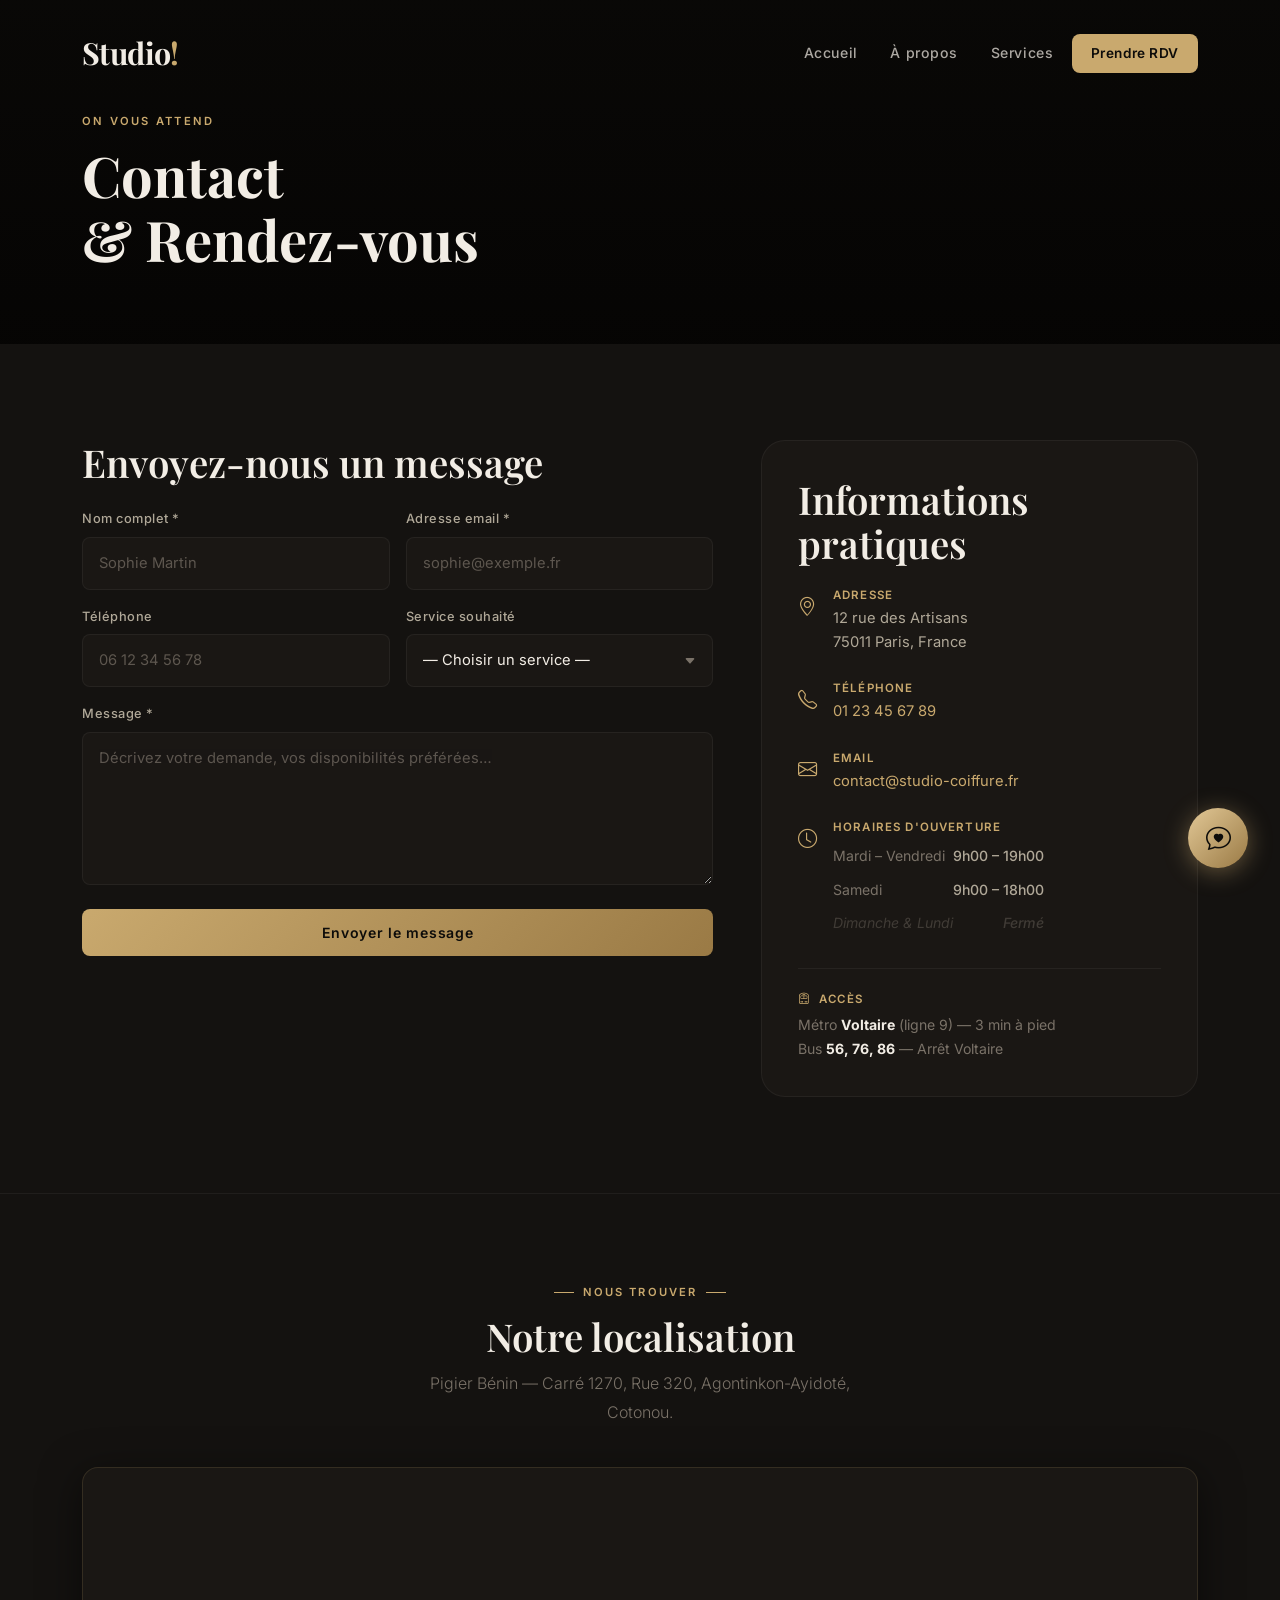
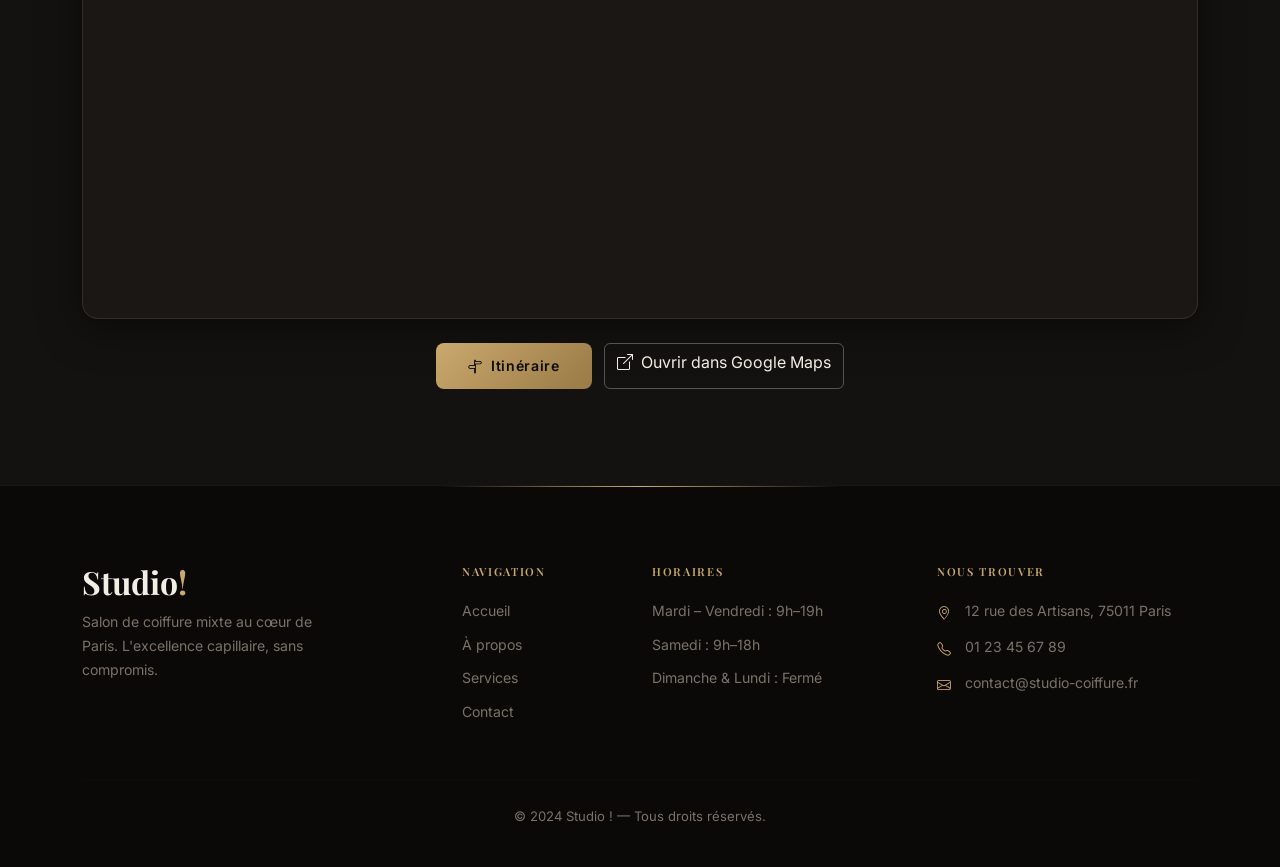
==== commit efd60fc9: "corection du chatbot et de la carte maps" ====
--- a/contact.html
+++ b/contact.html
@@ -196,6 +196,41 @@
     </div>
   </section>
 
+  <!-- ========================================================
+       SECTION — CARTE GOOGLE MAPS (Pigier Bénin)
+       Pour changer de lieu : modifier le paramètre q= dans les 3 URL
+  ======================================================== -->
+  <section class="section-map" id="localisation">
+    <div class="container">
+      <div class="section-header text-center reveal">
+        <div class="section-eyebrow">Nous trouver</div>
+        <h2 class="section-title">Notre localisation</h2>
+        <p class="section-subtitle">Pigier Bénin — Carré 1270, Rue 320, Agontinkon-Ayidoté, Cotonou.</p>
+      </div>
+
+      <div class="map-card reveal">
+        <iframe
+          class="map-frame"
+          title="Carte Google Maps — Pigier Bénin, Cotonou"
+          src="https://www.google.com/maps?q=Pigier+B%C3%A9nin,+Carr%C3%A9+1270,+Rue+320,+Agontinkon-Ayidot%C3%A9,+Cotonou,+B%C3%A9nin&amp;hl=fr&amp;z=16&amp;output=embed"
+          width="100%" height="450" style="border:0;"
+          allowfullscreen loading="lazy"
+          referrerpolicy="no-referrer-when-downgrade"></iframe>
+      </div>
+
+      <div class="map-actions reveal">
+        <a class="btn btn-accent" target="_blank" rel="noopener"
+           href="https://www.google.com/maps/dir/?api=1&amp;destination=Pigier+B%C3%A9nin,+Carr%C3%A9+1270,+Rue+320,+Agontinkon-Ayidot%C3%A9,+Cotonou,+B%C3%A9nin">
+          <i class="bi bi-signpost-split me-2"></i><span>Itinéraire</span>
+        </a>
+        <a class="btn btn-outline-light" target="_blank" rel="noopener"
+           href="https://www.google.com/maps/search/?api=1&amp;query=Pigier+B%C3%A9nin,+Carr%C3%A9+1270,+Rue+320,+Agontinkon-Ayidot%C3%A9,+Cotonou,+B%C3%A9nin">
+          <i class="bi bi-box-arrow-up-right me-2"></i>Ouvrir dans Google Maps
+        </a>
+      </div>
+    </div>
+  </section>
+
   <!-- FOOTER -->
   <footer class="site-footer">
     <div class="container">
--- a/style.css
+++ b/style.css
@@ -474,6 +474,7 @@
 .section-values,
 .section-services-full,
 .section-contact { padding: 6rem 0; }
+.section-map { padding: 5rem 0 6rem; background: var(--bg-2); border-top: 1px solid var(--border-soft); }
 
 /* ============================================================
    8. STATS — Bande chiffres
@@ -1392,3 +1393,25 @@
   .g-4 { --bs-gutter-x: 1.5rem; --bs-gutter-y: 1.5rem; }
   .g-5 { --bs-gutter-x: 1.5rem; --bs-gutter-y: 2.5rem; }
 }
+
+
+/* ============================================================
+   CARTE GOOGLE MAPS (page Contact)
+   ============================================================ */
+.map-card {
+  margin-top: 2.5rem;
+  border: 1px solid var(--border);
+  border-radius: var(--r-lg);
+  overflow: hidden;
+  box-shadow: var(--shadow);
+  background: var(--surface);
+}
+.map-frame { display: block; width: 100%; height: 450px; border: 0; }
+.map-actions {
+  display: flex; flex-wrap: wrap; gap: 0.75rem;
+  justify-content: center; margin-top: 1.5rem;
+}
+@media (max-width: 575.98px) {
+  .map-frame { height: 320px; }
+  .map-actions .btn { width: 100%; }
+}
